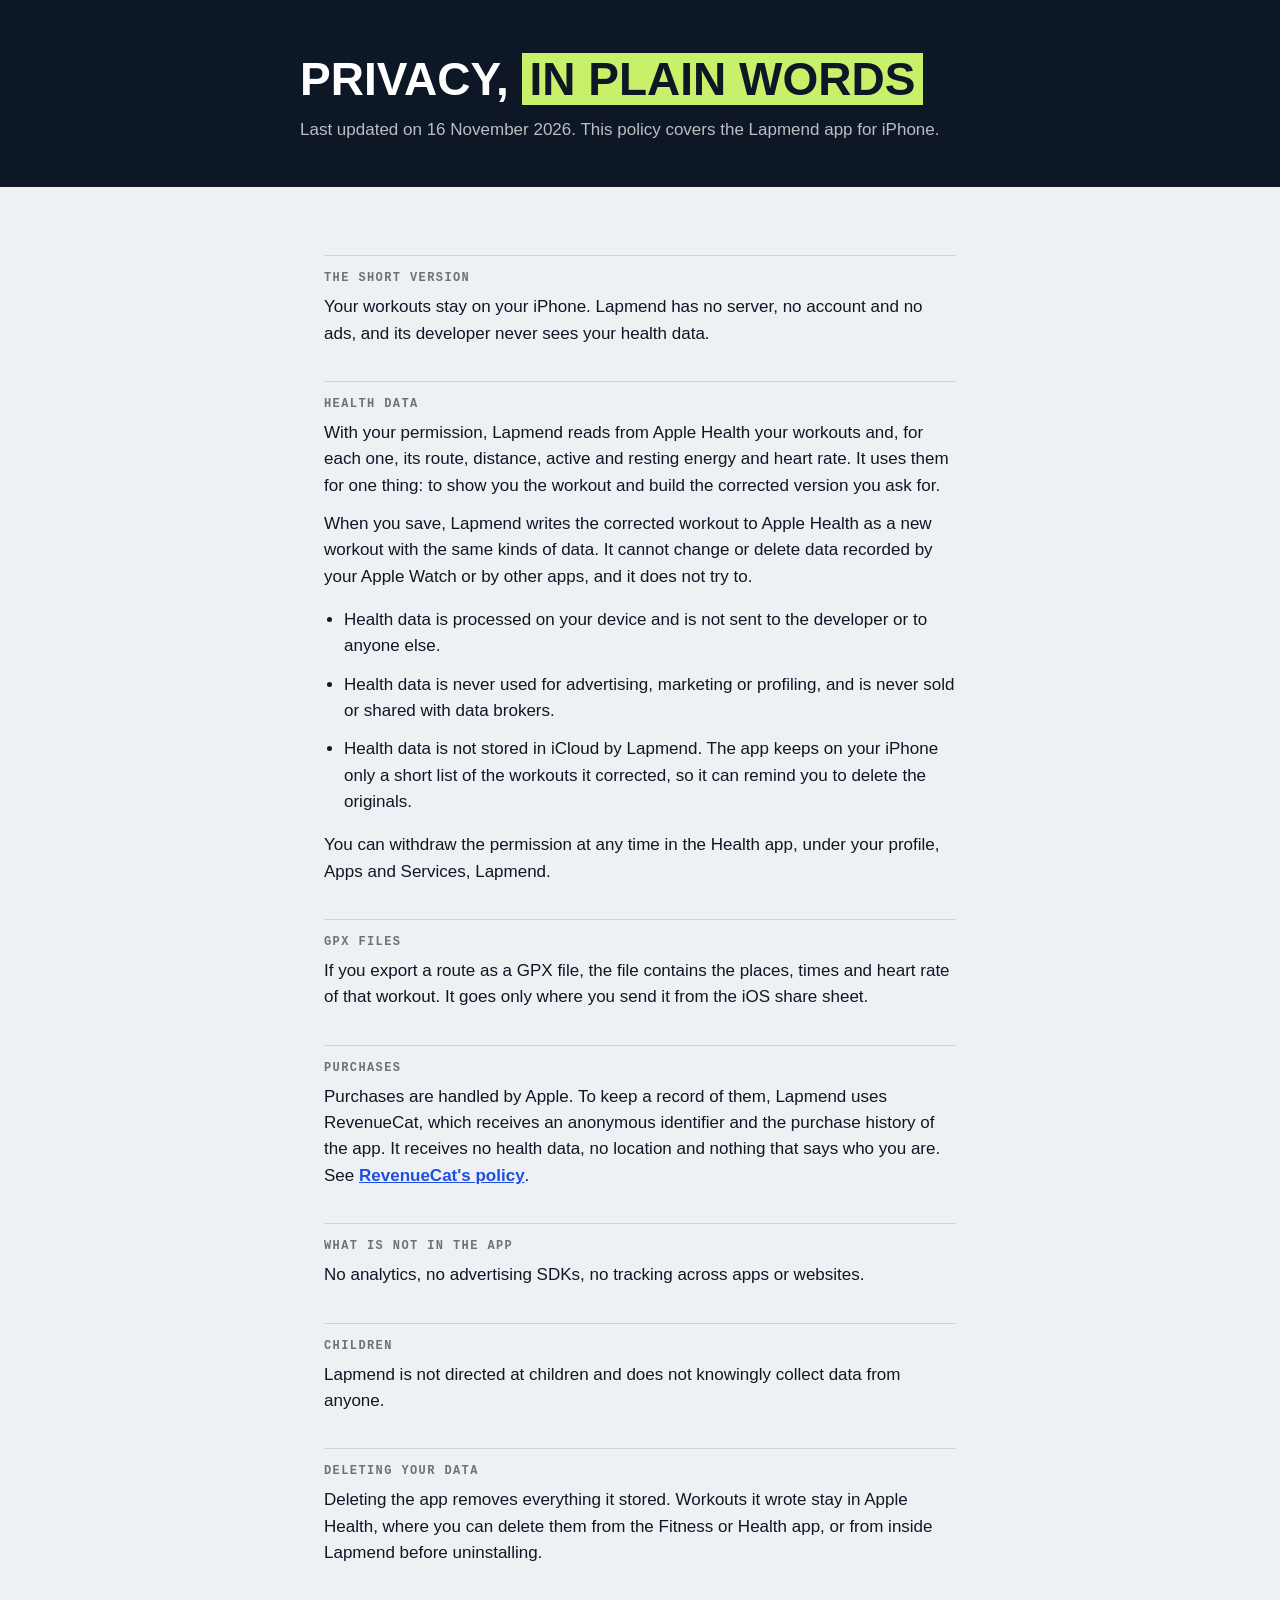
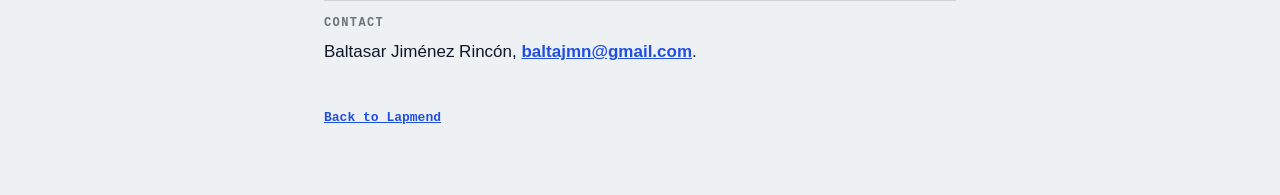
==== privacy/index.html @ 8d90bf5a "Web: landing, privacy and terms Co-Authored-By: Claude Opus 5.5 <noreply@anthropic.com>" ====
<!doctype html>
<html lang="en">
<meta charset="utf-8">
<meta name="viewport" content="width=device-width, initial-scale=1">
<title>Lapmend privacy policy</title>
<link rel="icon" href="/assets/icon-180.png">
<link rel="stylesheet" href="/assets/site.css">
<header><div>
  <h1>Privacy, <b>in plain words</b></h1>
  <p>Last updated on 16 November 2026. This policy covers the Lapmend app for iPhone.</p>
</div></header>
<main>
  <h2>The short version</h2>
  <p>Your workouts stay on your iPhone. Lapmend has no server, no account and no ads, and its developer never sees your health data.</p>
  <h2>Health data</h2>
  <p>With your permission, Lapmend reads from Apple Health your workouts and, for each one, its route, distance, active and resting energy and heart rate. It uses them for one thing: to show you the workout and build the corrected version you ask for.</p>
  <p>When you save, Lapmend writes the corrected workout to Apple Health as a new workout with the same kinds of data. It cannot change or delete data recorded by your Apple Watch or by other apps, and it does not try to.</p>
  <ul>
    <li>Health data is processed on your device and is not sent to the developer or to anyone else.</li>
    <li>Health data is never used for advertising, marketing or profiling, and is never sold or shared with data brokers.</li>
    <li>Health data is not stored in iCloud by Lapmend. The app keeps on your iPhone only a short list of the workouts it corrected, so it can remind you to delete the originals.</li>
  </ul>
  <p>You can withdraw the permission at any time in the Health app, under your profile, Apps and Services, Lapmend.</p>
  <h2>GPX files</h2>
  <p>If you export a route as a GPX file, the file contains the places, times and heart rate of that workout. It goes only where you send it from the iOS share sheet.</p>
  <h2>Purchases</h2>
  <p>Purchases are handled by Apple. To keep a record of them, Lapmend uses RevenueCat, which receives an anonymous identifier and the purchase history of the app. It receives no health data, no location and nothing that says who you are. See <a href="https://www.revenuecat.com/privacy">RevenueCat's policy</a>.</p>
  <h2>What is not in the app</h2>
  <p>No analytics, no advertising SDKs, no tracking across apps or websites.</p>
  <h2>Children</h2>
  <p>Lapmend is not directed at children and does not knowingly collect data from anyone.</p>
  <h2>Deleting your data</h2>
  <p>Deleting the app removes everything it stored. Workouts it wrote stay in Apple Health, where you can delete them from the Fitness or Health app, or from inside Lapmend before uninstalling.</p>
  <h2>Contact</h2>
  <p>Baltasar Jiménez Rincón, <a href="mailto:baltajmn@gmail.com?subject=Lapmend%20privacy">baltajmn@gmail.com</a>.</p>
  <footer><a href="/">Back to Lapmend</a></footer>
</main>
</html>
---- assets/site.css ----
:root { --ink: #0E1726; --chalk: #EEF1F4; --keep: #1F4FE0; --cut: #E5432D; --lime: #C8F169; }
* { box-sizing: border-box; }
body { margin: 0; background: var(--chalk); color: var(--ink); font: 17px/1.55 -apple-system, "Helvetica Neue", Arial, sans-serif; }
header { background: var(--ink); color: #fff; padding: 56px 24px 44px; }
header div, main { max-width: 680px; margin: 0 auto; }
header img { width: 72px; height: 72px; border-radius: 16px; display: block; margin-bottom: 22px; }
h1 { font: 800 46px/1.02 "HelveticaNeue-CondensedBlack", "Arial Narrow", sans-serif; text-transform: uppercase; margin: 0 0 14px; }
h1 b { background: var(--lime); color: var(--ink); padding: 0 8px; }
header p { color: #ffffffb8; margin: 0; }
main { padding: 34px 24px 70px; }
h2 { font: 600 12px/1 Menlo, monospace; letter-spacing: 1.4px; text-transform: uppercase; color: #0E172694; margin: 34px 0 10px;
     padding-top: 16px; border-top: 1px solid #0E172624; }
p, li { margin: 0 0 12px; }
ul { padding-left: 20px; }
a { color: var(--keep); font-weight: 600; }
.bars { display: flex; align-items: flex-end; gap: 5px; height: 54px; margin-top: 30px; }
.bars i { width: 12px; background: #fff; border-radius: 2px; }
.bars i.x { background: var(--cut); }
.bars u { width: 3px; height: 64px; background: var(--lime); }
footer { font: 13px Menlo, monospace; color: #0E172694; margin-top: 44px; }
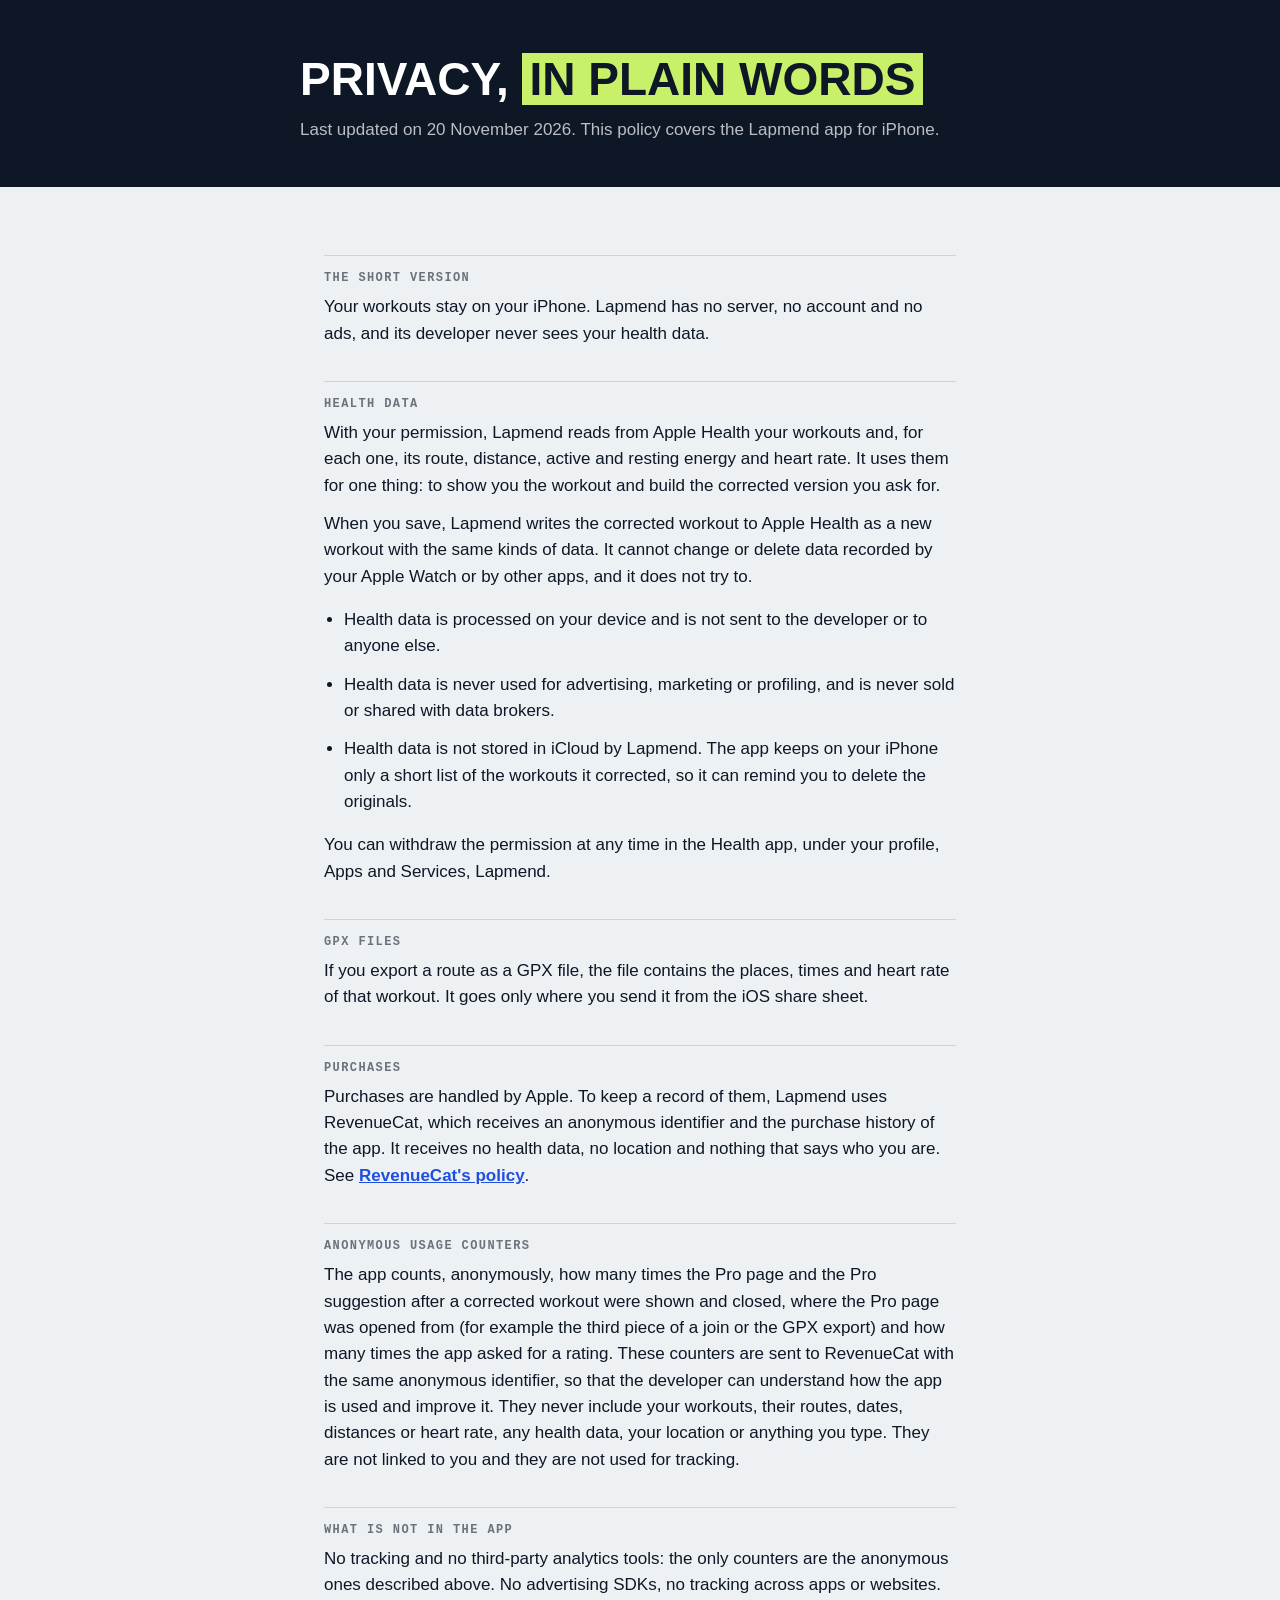
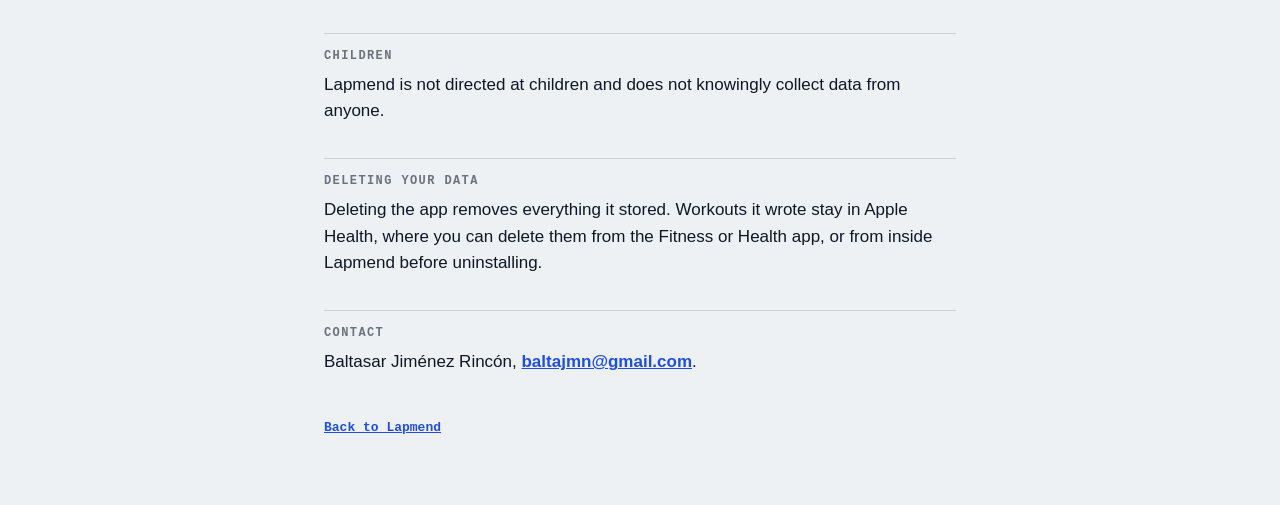
==== commit 356ed9cd: "Privacy: anonymous Pro and rating counters, sent to RevenueCat without health data Co-Authored-By: C" ====
--- a/privacy/index.html
+++ b/privacy/index.html
@@ -7,7 +7,7 @@
 <link rel="stylesheet" href="/assets/site.css">
 <header><div>
   <h1>Privacy, <b>in plain words</b></h1>
-  <p>Last updated on 16 November 2026. This policy covers the Lapmend app for iPhone.</p>
+  <p>Last updated on 20 November 2026. This policy covers the Lapmend app for iPhone.</p>
 </div></header>
 <main>
   <h2>The short version</h2>
@@ -25,8 +25,10 @@
   <p>If you export a route as a GPX file, the file contains the places, times and heart rate of that workout. It goes only where you send it from the iOS share sheet.</p>
   <h2>Purchases</h2>
   <p>Purchases are handled by Apple. To keep a record of them, Lapmend uses RevenueCat, which receives an anonymous identifier and the purchase history of the app. It receives no health data, no location and nothing that says who you are. See <a href="https://www.revenuecat.com/privacy">RevenueCat's policy</a>.</p>
+  <h2>Anonymous usage counters</h2>
+  <p>The app counts, anonymously, how many times the Pro page and the Pro suggestion after a corrected workout were shown and closed, where the Pro page was opened from (for example the third piece of a join or the GPX export) and how many times the app asked for a rating. These counters are sent to RevenueCat with the same anonymous identifier, so that the developer can understand how the app is used and improve it. They never include your workouts, their routes, dates, distances or heart rate, any health data, your location or anything you type. They are not linked to you and they are not used for tracking.</p>
   <h2>What is not in the app</h2>
-  <p>No analytics, no advertising SDKs, no tracking across apps or websites.</p>
+  <p>No tracking and no third-party analytics tools: the only counters are the anonymous ones described above. No advertising SDKs, no tracking across apps or websites.</p>
   <h2>Children</h2>
   <p>Lapmend is not directed at children and does not knowingly collect data from anyone.</p>
   <h2>Deleting your data</h2>
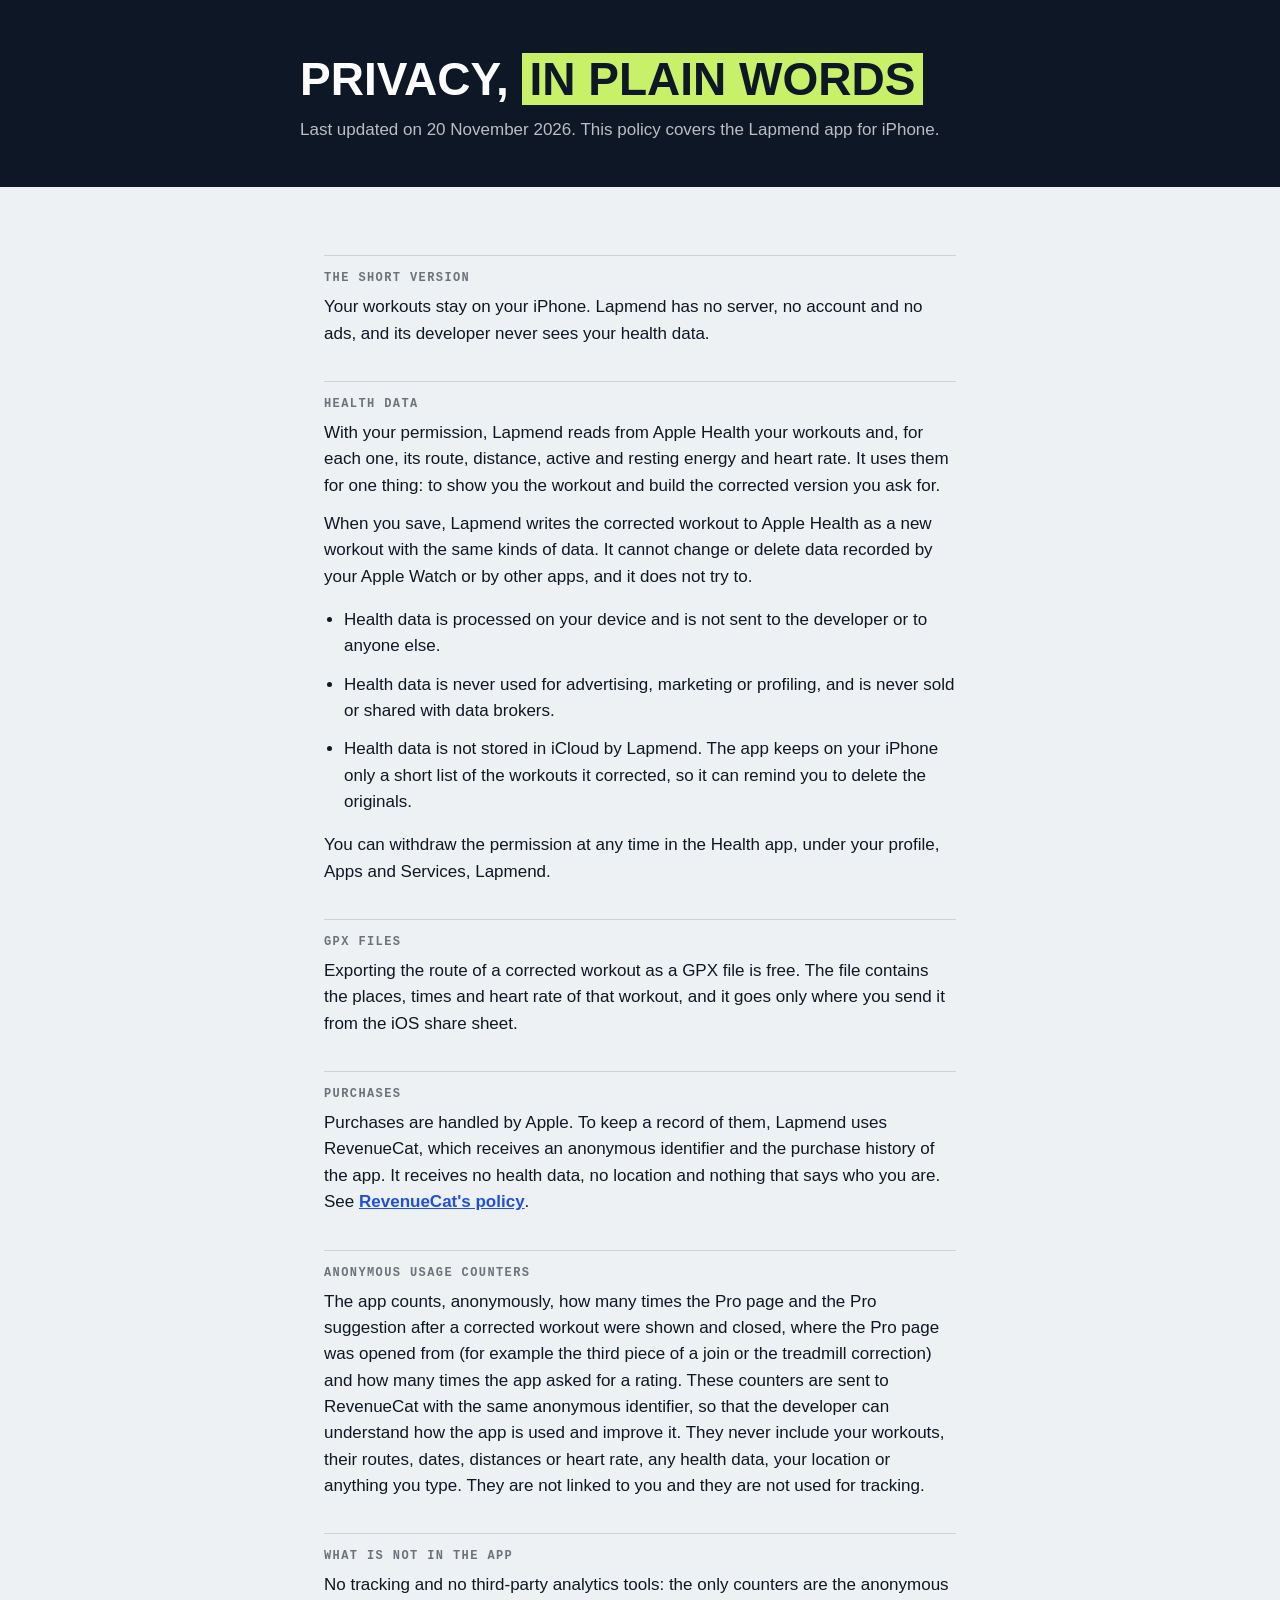
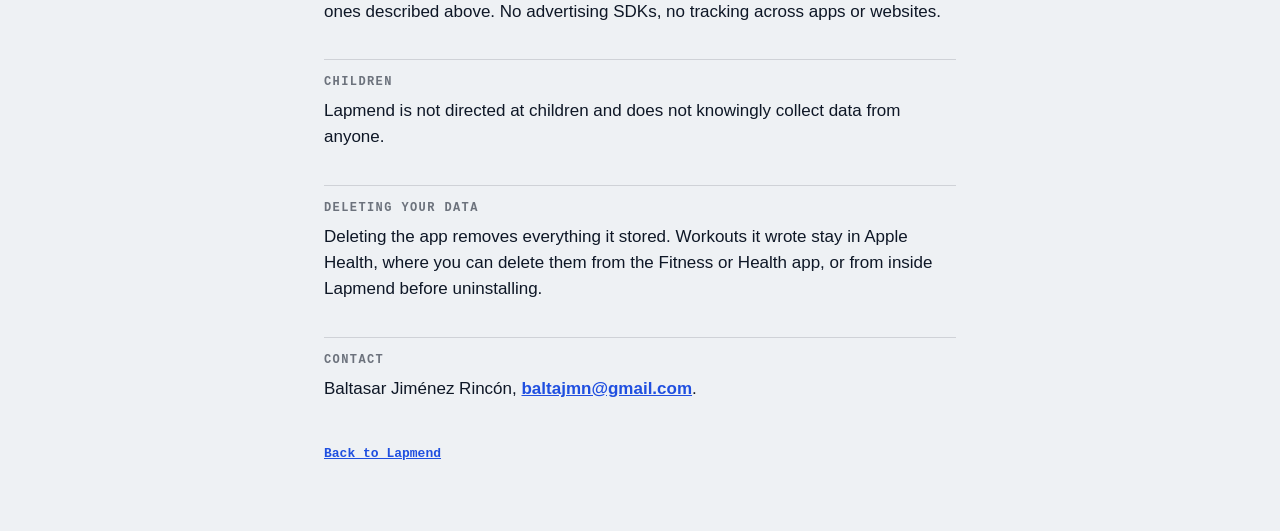
==== commit 59cea149: "Web: GPX export is free, wall origins as in the app Co-Authored-By: Claude Fable 5.2 <noreply@anthro" ====
--- a/privacy/index.html
+++ b/privacy/index.html
@@ -22,11 +22,11 @@
   </ul>
   <p>You can withdraw the permission at any time in the Health app, under your profile, Apps and Services, Lapmend.</p>
   <h2>GPX files</h2>
-  <p>If you export a route as a GPX file, the file contains the places, times and heart rate of that workout. It goes only where you send it from the iOS share sheet.</p>
+  <p>Exporting the route of a corrected workout as a GPX file is free. The file contains the places, times and heart rate of that workout, and it goes only where you send it from the iOS share sheet.</p>
   <h2>Purchases</h2>
   <p>Purchases are handled by Apple. To keep a record of them, Lapmend uses RevenueCat, which receives an anonymous identifier and the purchase history of the app. It receives no health data, no location and nothing that says who you are. See <a href="https://www.revenuecat.com/privacy">RevenueCat's policy</a>.</p>
   <h2>Anonymous usage counters</h2>
-  <p>The app counts, anonymously, how many times the Pro page and the Pro suggestion after a corrected workout were shown and closed, where the Pro page was opened from (for example the third piece of a join or the GPX export) and how many times the app asked for a rating. These counters are sent to RevenueCat with the same anonymous identifier, so that the developer can understand how the app is used and improve it. They never include your workouts, their routes, dates, distances or heart rate, any health data, your location or anything you type. They are not linked to you and they are not used for tracking.</p>
+  <p>The app counts, anonymously, how many times the Pro page and the Pro suggestion after a corrected workout were shown and closed, where the Pro page was opened from (for example the third piece of a join or the treadmill correction) and how many times the app asked for a rating. These counters are sent to RevenueCat with the same anonymous identifier, so that the developer can understand how the app is used and improve it. They never include your workouts, their routes, dates, distances or heart rate, any health data, your location or anything you type. They are not linked to you and they are not used for tracking.</p>
   <h2>What is not in the app</h2>
   <p>No tracking and no third-party analytics tools: the only counters are the anonymous ones described above. No advertising SDKs, no tracking across apps or websites.</p>
   <h2>Children</h2>
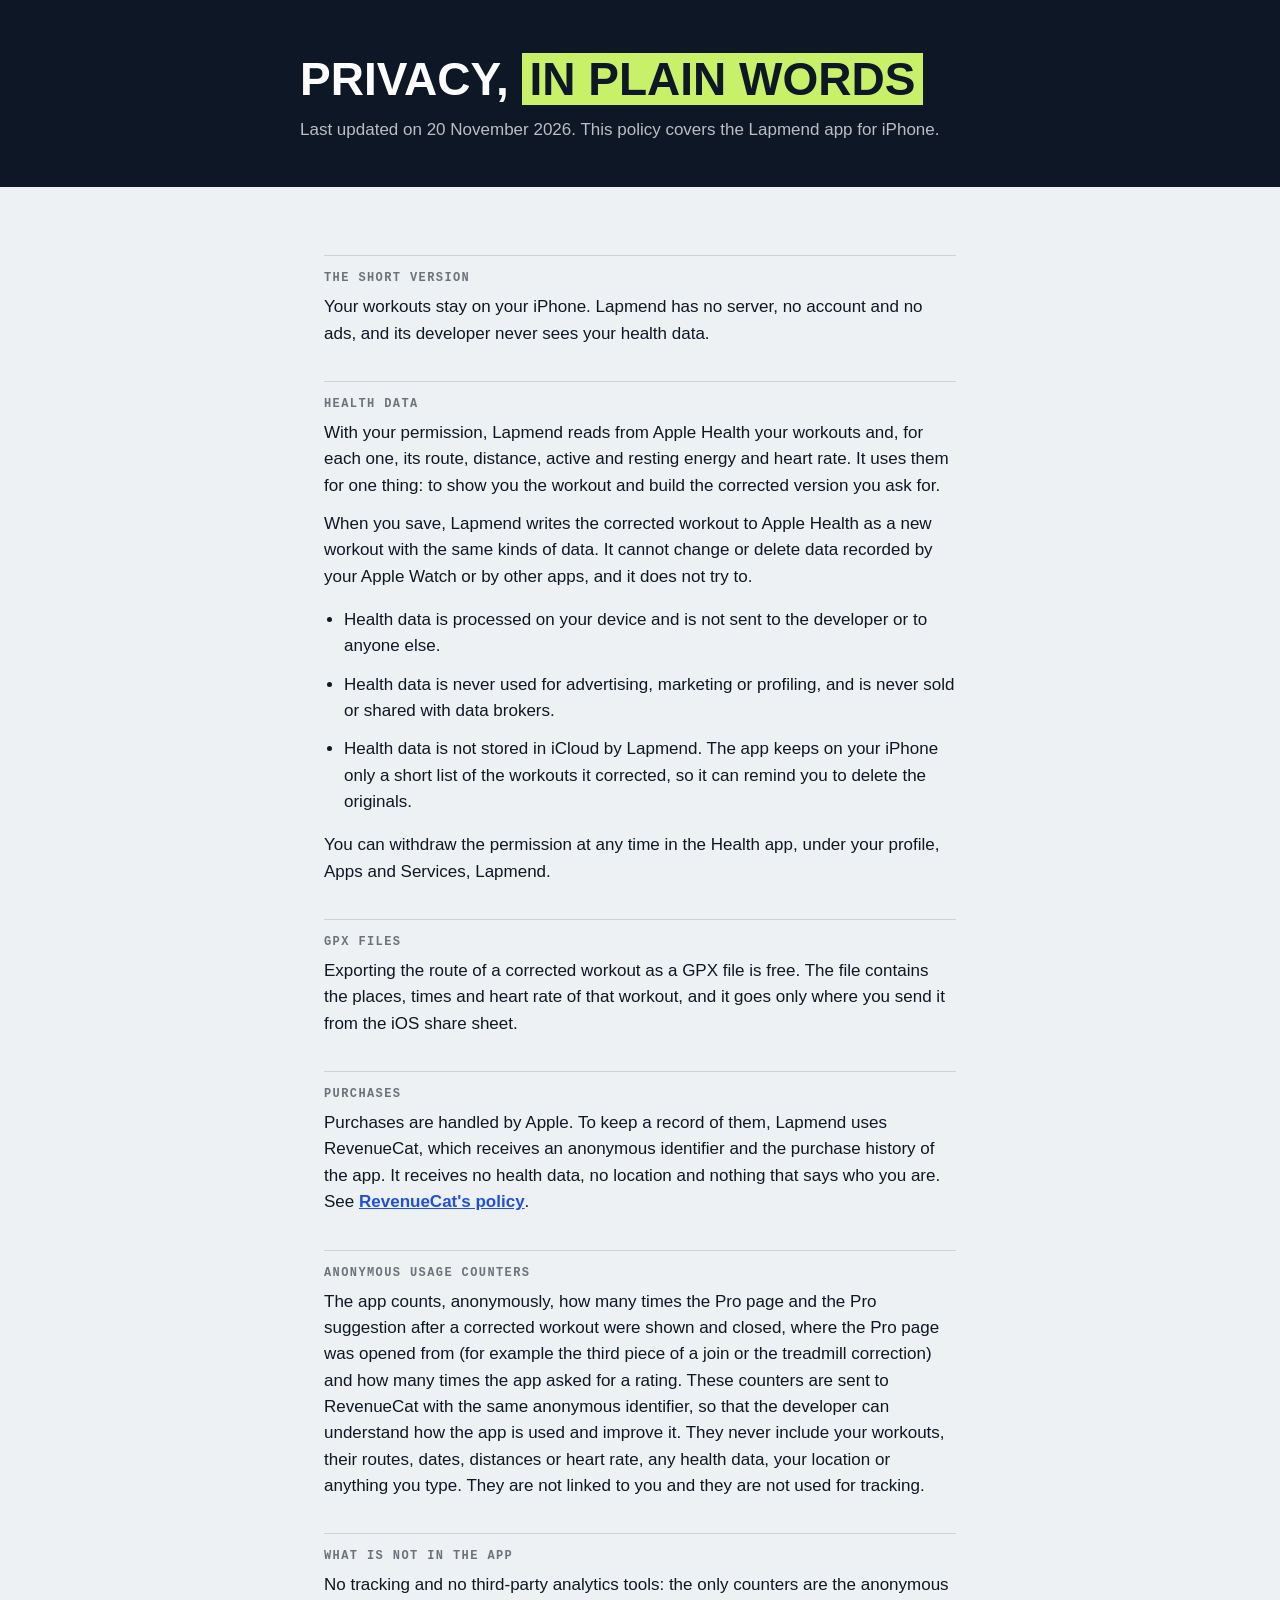
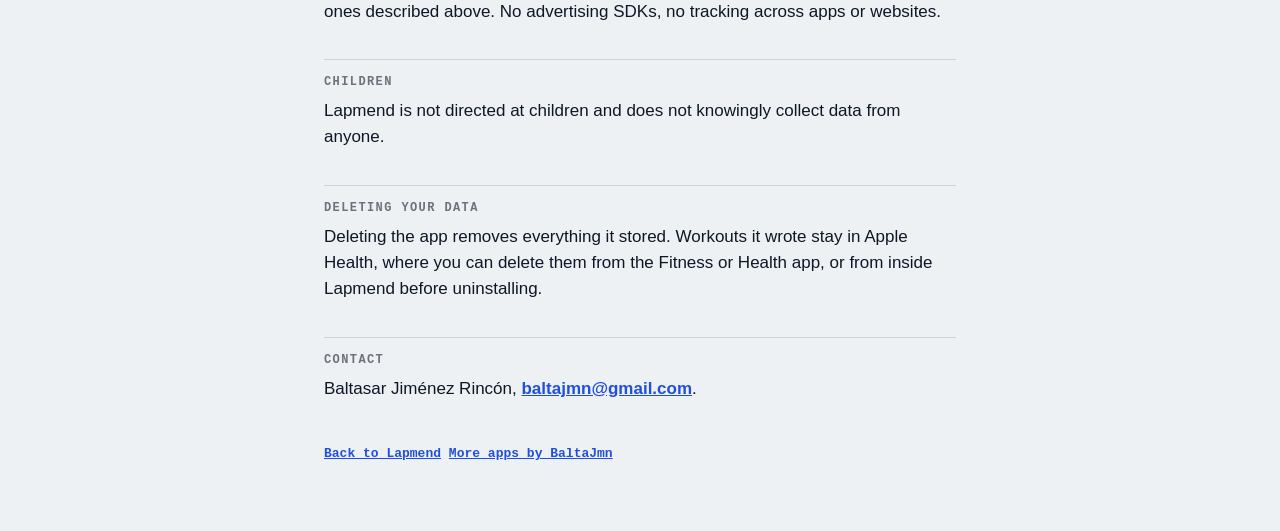
==== commit c0afcd9c: "Footer link to all apps at baltajmn.dev Co-Authored-By: Claude Opus 5.5 <noreply@anthropic.com>" ====
--- a/privacy/index.html
+++ b/privacy/index.html
@@ -35,6 +35,6 @@
   <p>Deleting the app removes everything it stored. Workouts it wrote stay in Apple Health, where you can delete them from the Fitness or Health app, or from inside Lapmend before uninstalling.</p>
   <h2>Contact</h2>
   <p>Baltasar Jiménez Rincón, <a href="mailto:baltajmn@gmail.com?subject=Lapmend%20privacy">baltajmn@gmail.com</a>.</p>
-  <footer><a href="/">Back to Lapmend</a></footer>
+  <footer><a href="/">Back to Lapmend</a> <a href="https://baltajmn.dev/">More apps by BaltaJmn</a></footer>
 </main>
 </html>
